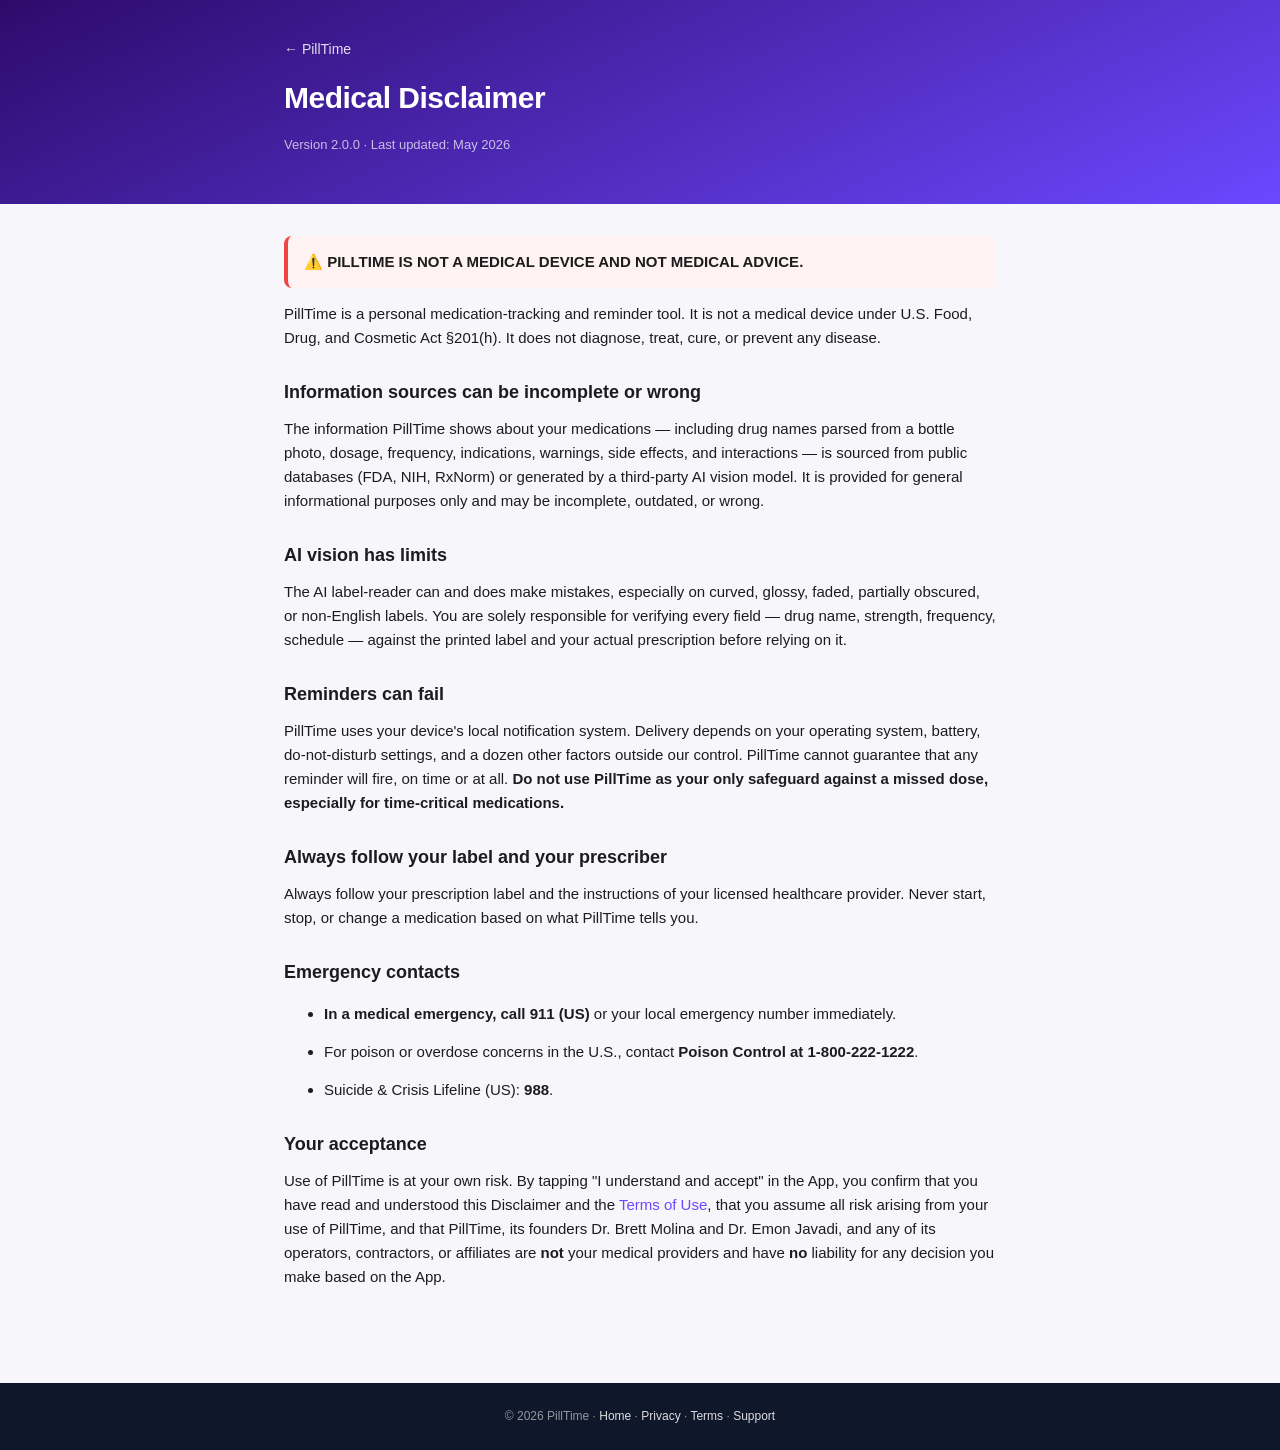
==== disclaimer.html @ d01a463e "Initial commit — landing + legal pages for App Store URLs" ====
<!DOCTYPE html>
<html lang="en">
<head>
  <meta charset="UTF-8" />
  <meta name="viewport" content="width=device-width, initial-scale=1.0" />
  <title>Medical Disclaimer — PillTime</title>
  <meta name="description" content="PillTime is not a medical device and not medical advice. Always follow your prescription label." />
  <link rel="stylesheet" href="_styles.css" />
</head>
<body>
  <div class="hero">
    <div class="container">
      <a href="index.html" class="back">← PillTime</a>
      <h1>Medical Disclaimer</h1>
      <p class="meta">Version 2.0.0 · Last updated: May 2026</p>
    </div>
  </div>

  <article>
    <div class="container">

      <p style="background:#fef2f2; border-left:4px solid #ef4444; padding:14px 16px; border-radius:8px; font-weight:600;">⚠️ PILLTIME IS NOT A MEDICAL DEVICE AND NOT MEDICAL ADVICE.</p>

      <p>PillTime is a personal medication-tracking and reminder tool. It is not a medical device under U.S. Food, Drug, and Cosmetic Act §201(h). It does not diagnose, treat, cure, or prevent any disease.</p>

      <h2>Information sources can be incomplete or wrong</h2>
      <p>The information PillTime shows about your medications — including drug names parsed from a bottle photo, dosage, frequency, indications, warnings, side effects, and interactions — is sourced from public databases (FDA, NIH, RxNorm) or generated by a third-party AI vision model. It is provided for general informational purposes only and may be incomplete, outdated, or wrong.</p>

      <h2>AI vision has limits</h2>
      <p>The AI label-reader can and does make mistakes, especially on curved, glossy, faded, partially obscured, or non-English labels. You are solely responsible for verifying every field — drug name, strength, frequency, schedule — against the printed label and your actual prescription before relying on it.</p>

      <h2>Reminders can fail</h2>
      <p>PillTime uses your device's local notification system. Delivery depends on your operating system, battery, do-not-disturb settings, and a dozen other factors outside our control. PillTime cannot guarantee that any reminder will fire, on time or at all. <strong>Do not use PillTime as your only safeguard against a missed dose, especially for time-critical medications.</strong></p>

      <h2>Always follow your label and your prescriber</h2>
      <p>Always follow your prescription label and the instructions of your licensed healthcare provider. Never start, stop, or change a medication based on what PillTime tells you.</p>

      <h2>Emergency contacts</h2>
      <ul>
        <li><strong>In a medical emergency, call 911 (US)</strong> or your local emergency number immediately.</li>
        <li>For poison or overdose concerns in the U.S., contact <strong>Poison Control at 1-800-222-1222</strong>.</li>
        <li>Suicide &amp; Crisis Lifeline (US): <strong>988</strong>.</li>
      </ul>

      <h2>Your acceptance</h2>
      <p>Use of PillTime is at your own risk. By tapping "I understand and accept" in the App, you confirm that you have read and understood this Disclaimer and the <a href="terms.html">Terms of Use</a>, that you assume all risk arising from your use of PillTime, and that PillTime, its founders Dr. Brett Molina and Dr. Emon Javadi, and any of its operators, contractors, or affiliates are <strong>not</strong> your medical providers and have <strong>no</strong> liability for any decision you make based on the App.</p>
    </div>
  </article>

  <footer>
    © 2026 PillTime · <a href="index.html">Home</a> · <a href="privacy.html">Privacy</a> · <a href="terms.html">Terms</a> · <a href="support.html">Support</a>
  </footer>
</body>
</html>
---- _styles.css ----
:root {
  --primary: #6c47ff;
  --primary-dark: #2d0b6b;
  --pink: #ec4899;
  --ink: #1c1c1e;
  --ink-soft: #6b7280;
  --bg: #f7f7fb;
  --card: #ffffff;
}
* { box-sizing: border-box; }
html, body { margin: 0; padding: 0; }
body {
  font-family: -apple-system, BlinkMacSystemFont, "Segoe UI", Roboto, "Helvetica Neue", Arial, sans-serif;
  color: var(--ink);
  background: var(--bg);
  line-height: 1.6;
  -webkit-font-smoothing: antialiased;
}
a { color: var(--primary); text-decoration: none; }
a:hover { text-decoration: underline; }
.container { max-width: 760px; margin: 0 auto; padding: 0 24px; }

.hero {
  background: linear-gradient(155deg, var(--primary-dark) 0%, var(--primary) 100%);
  color: white;
  padding: 36px 0;
}
.hero .back { color: rgba(255,255,255,0.85); font-size: 14px; }
.hero h1 { font-size: 30px; font-weight: 900; margin: 12px 0 4px; letter-spacing: -0.5px; }
.hero .meta { color: rgba(255,255,255,0.7); font-size: 13px; }

article { padding: 32px 0 80px; }
article p, article li {
  font-size: 15px;
  color: var(--ink);
  margin: 0 0 14px;
}
article h2 {
  font-size: 18px;
  font-weight: 800;
  color: var(--ink);
  margin: 28px 0 10px;
}
article pre {
  white-space: pre-wrap;
  font-family: -apple-system, BlinkMacSystemFont, "Segoe UI", Roboto, "Helvetica Neue", Arial, sans-serif;
  font-size: 15px;
  line-height: 1.7;
  color: var(--ink);
}

footer {
  background: #0f172a;
  color: rgba(255,255,255,0.55);
  padding: 24px 0;
  font-size: 12px;
  text-align: center;
}
footer a { color: rgba(255,255,255,0.85); }
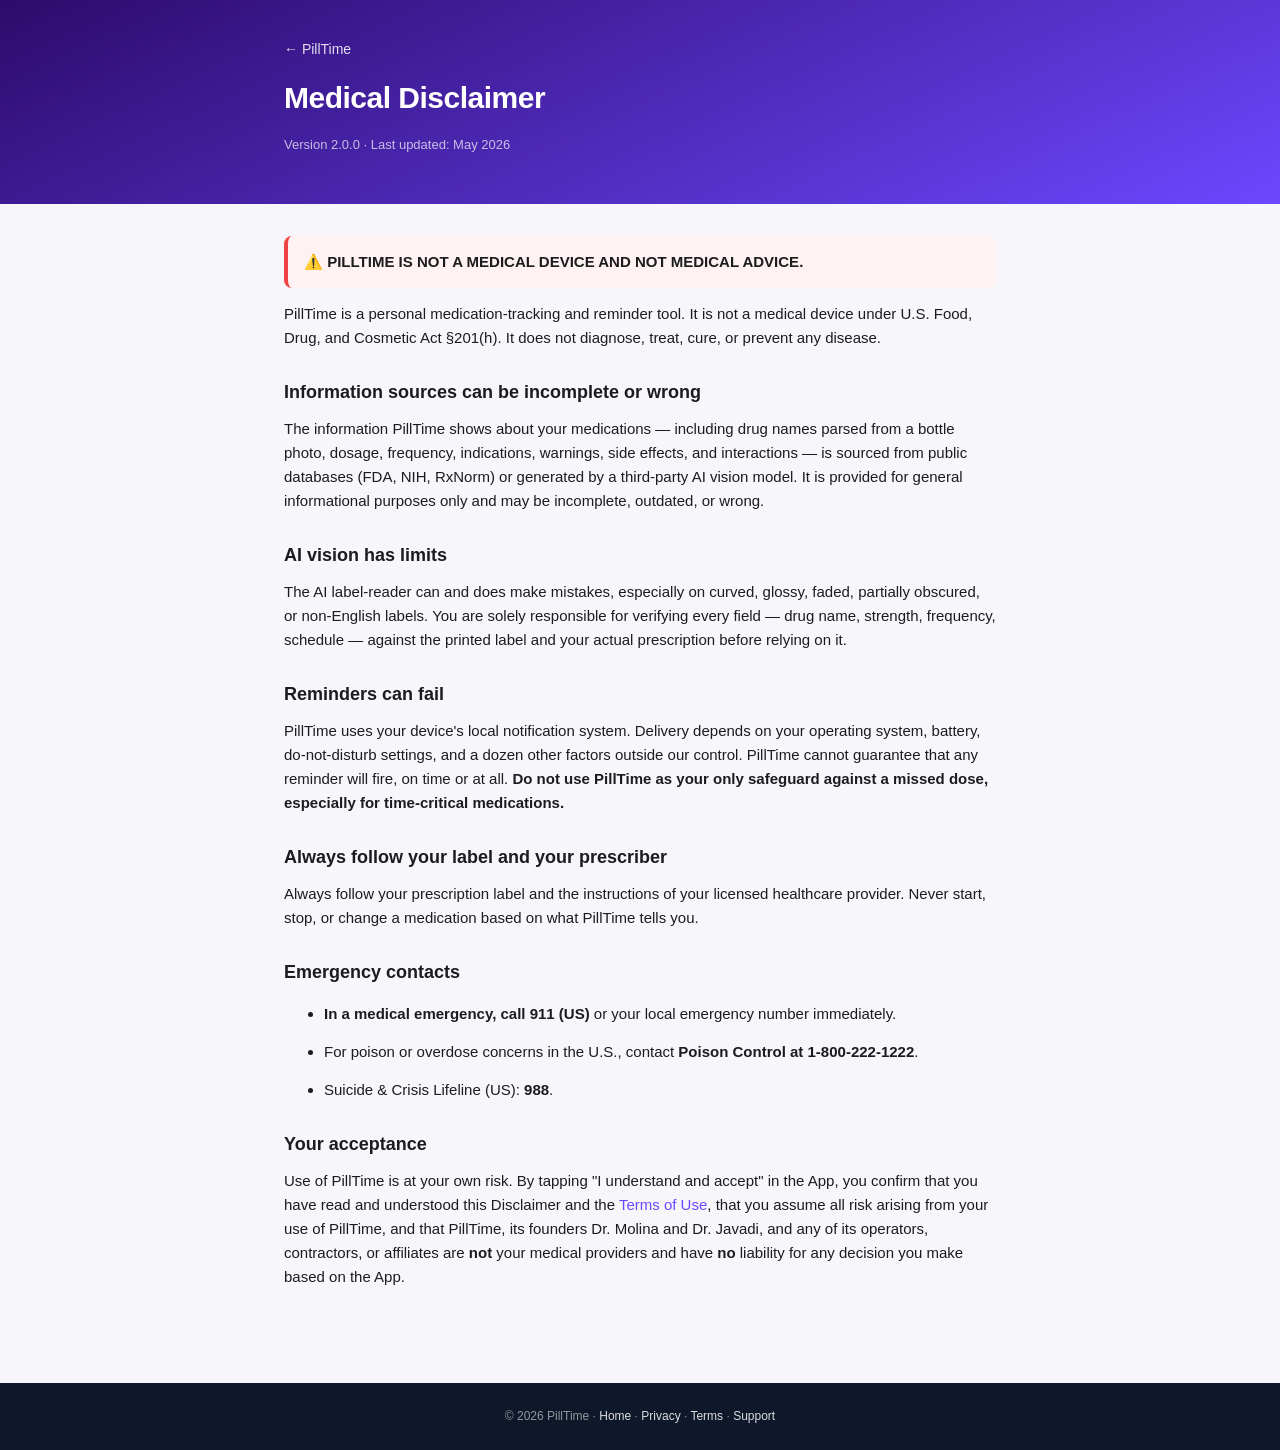
==== commit 8b8e6d28: "use Dr. Molina / Dr. Javadi (drop first names)" ====
--- a/disclaimer.html
+++ b/disclaimer.html
@@ -43,7 +43,7 @@
       </ul>
 
       <h2>Your acceptance</h2>
-      <p>Use of PillTime is at your own risk. By tapping "I understand and accept" in the App, you confirm that you have read and understood this Disclaimer and the <a href="terms.html">Terms of Use</a>, that you assume all risk arising from your use of PillTime, and that PillTime, its founders Dr. Brett Molina and Dr. Emon Javadi, and any of its operators, contractors, or affiliates are <strong>not</strong> your medical providers and have <strong>no</strong> liability for any decision you make based on the App.</p>
+      <p>Use of PillTime is at your own risk. By tapping "I understand and accept" in the App, you confirm that you have read and understood this Disclaimer and the <a href="terms.html">Terms of Use</a>, that you assume all risk arising from your use of PillTime, and that PillTime, its founders Dr. Molina and Dr. Javadi, and any of its operators, contractors, or affiliates are <strong>not</strong> your medical providers and have <strong>no</strong> liability for any decision you make based on the App.</p>
     </div>
   </article>
 
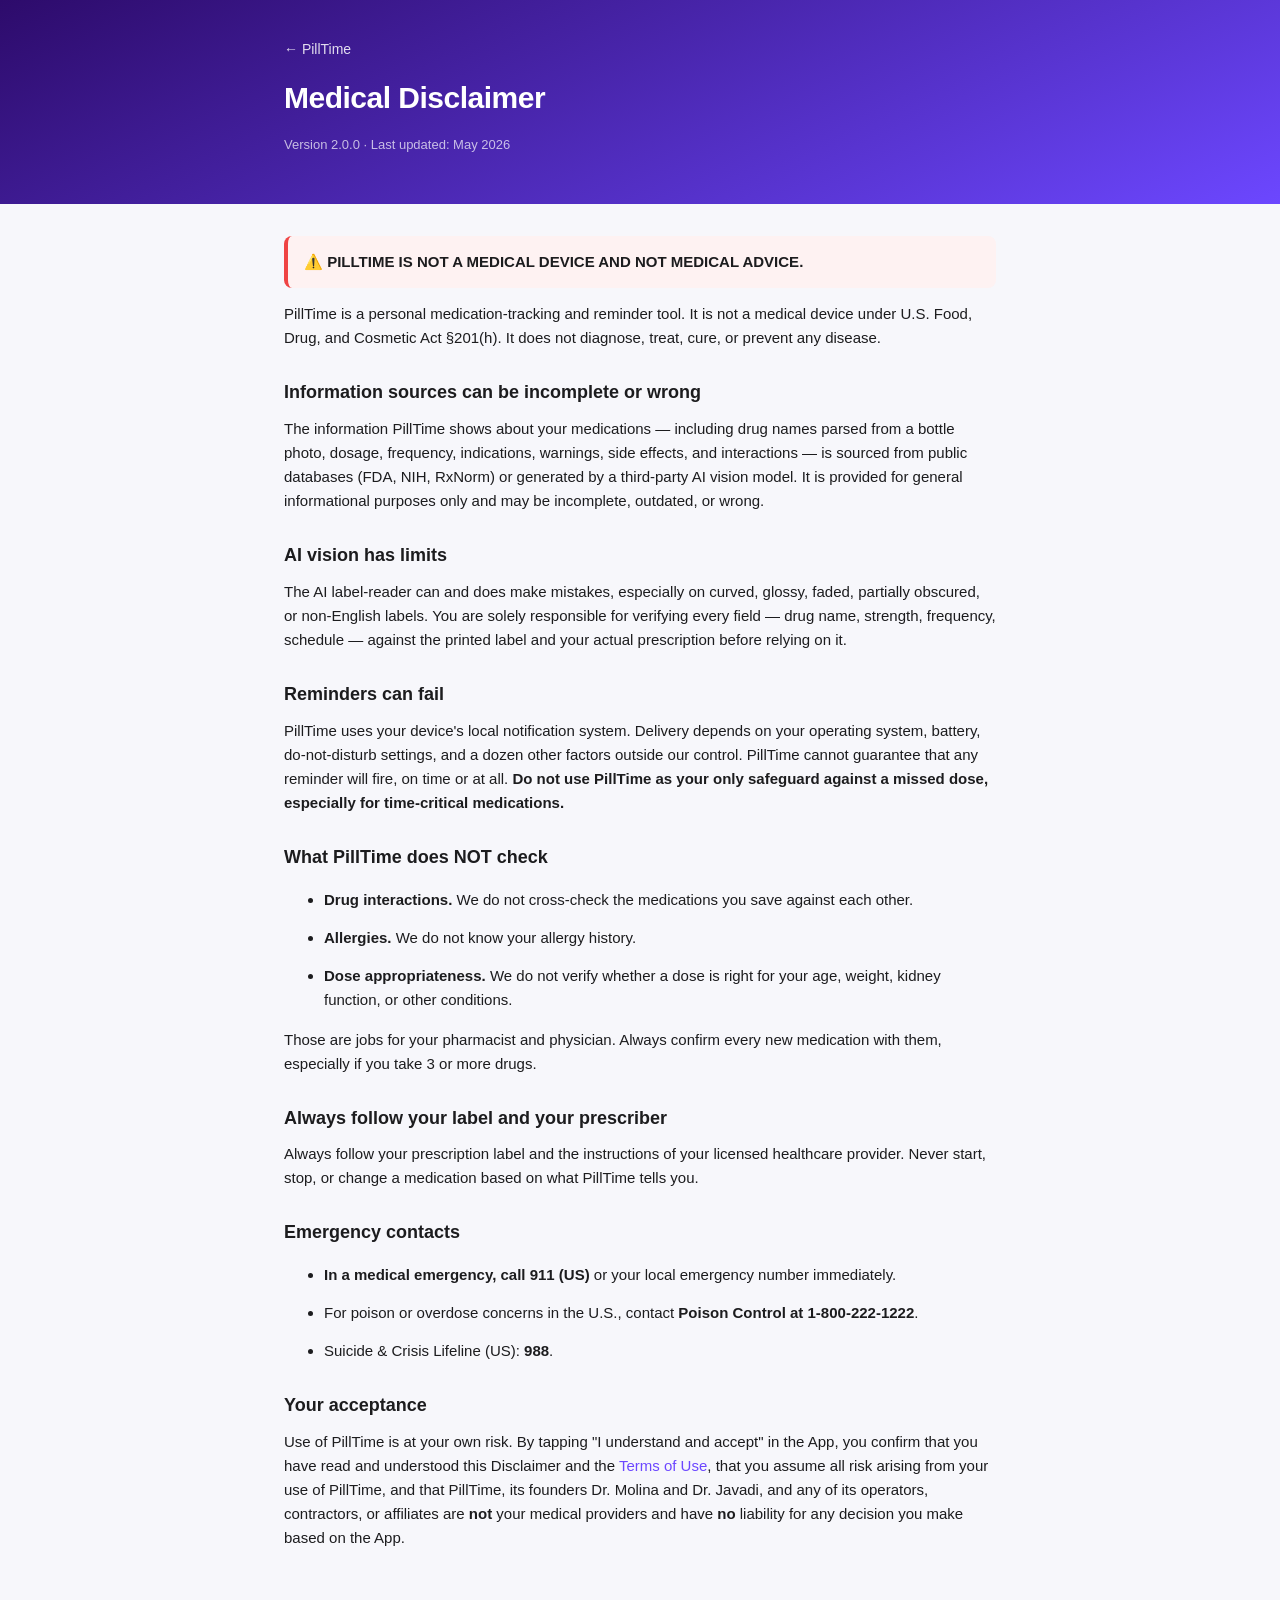
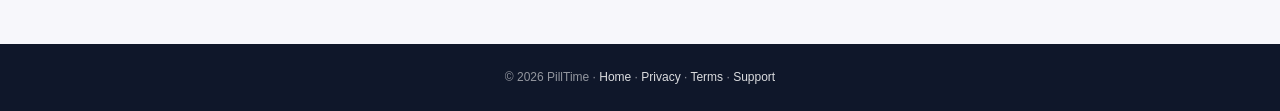
==== commit e156dfb8: "disclaimer: add 'what PillTime does NOT check' section" ====
--- a/disclaimer.html
+++ b/disclaimer.html
@@ -32,6 +32,14 @@
       <h2>Reminders can fail</h2>
       <p>PillTime uses your device's local notification system. Delivery depends on your operating system, battery, do-not-disturb settings, and a dozen other factors outside our control. PillTime cannot guarantee that any reminder will fire, on time or at all. <strong>Do not use PillTime as your only safeguard against a missed dose, especially for time-critical medications.</strong></p>
 
+      <h2>What PillTime does NOT check</h2>
+      <ul>
+        <li><strong>Drug interactions.</strong> We do not cross-check the medications you save against each other.</li>
+        <li><strong>Allergies.</strong> We do not know your allergy history.</li>
+        <li><strong>Dose appropriateness.</strong> We do not verify whether a dose is right for your age, weight, kidney function, or other conditions.</li>
+      </ul>
+      <p>Those are jobs for your pharmacist and physician. Always confirm every new medication with them, especially if you take 3 or more drugs.</p>
+
       <h2>Always follow your label and your prescriber</h2>
       <p>Always follow your prescription label and the instructions of your licensed healthcare provider. Never start, stop, or change a medication based on what PillTime tells you.</p>
 
